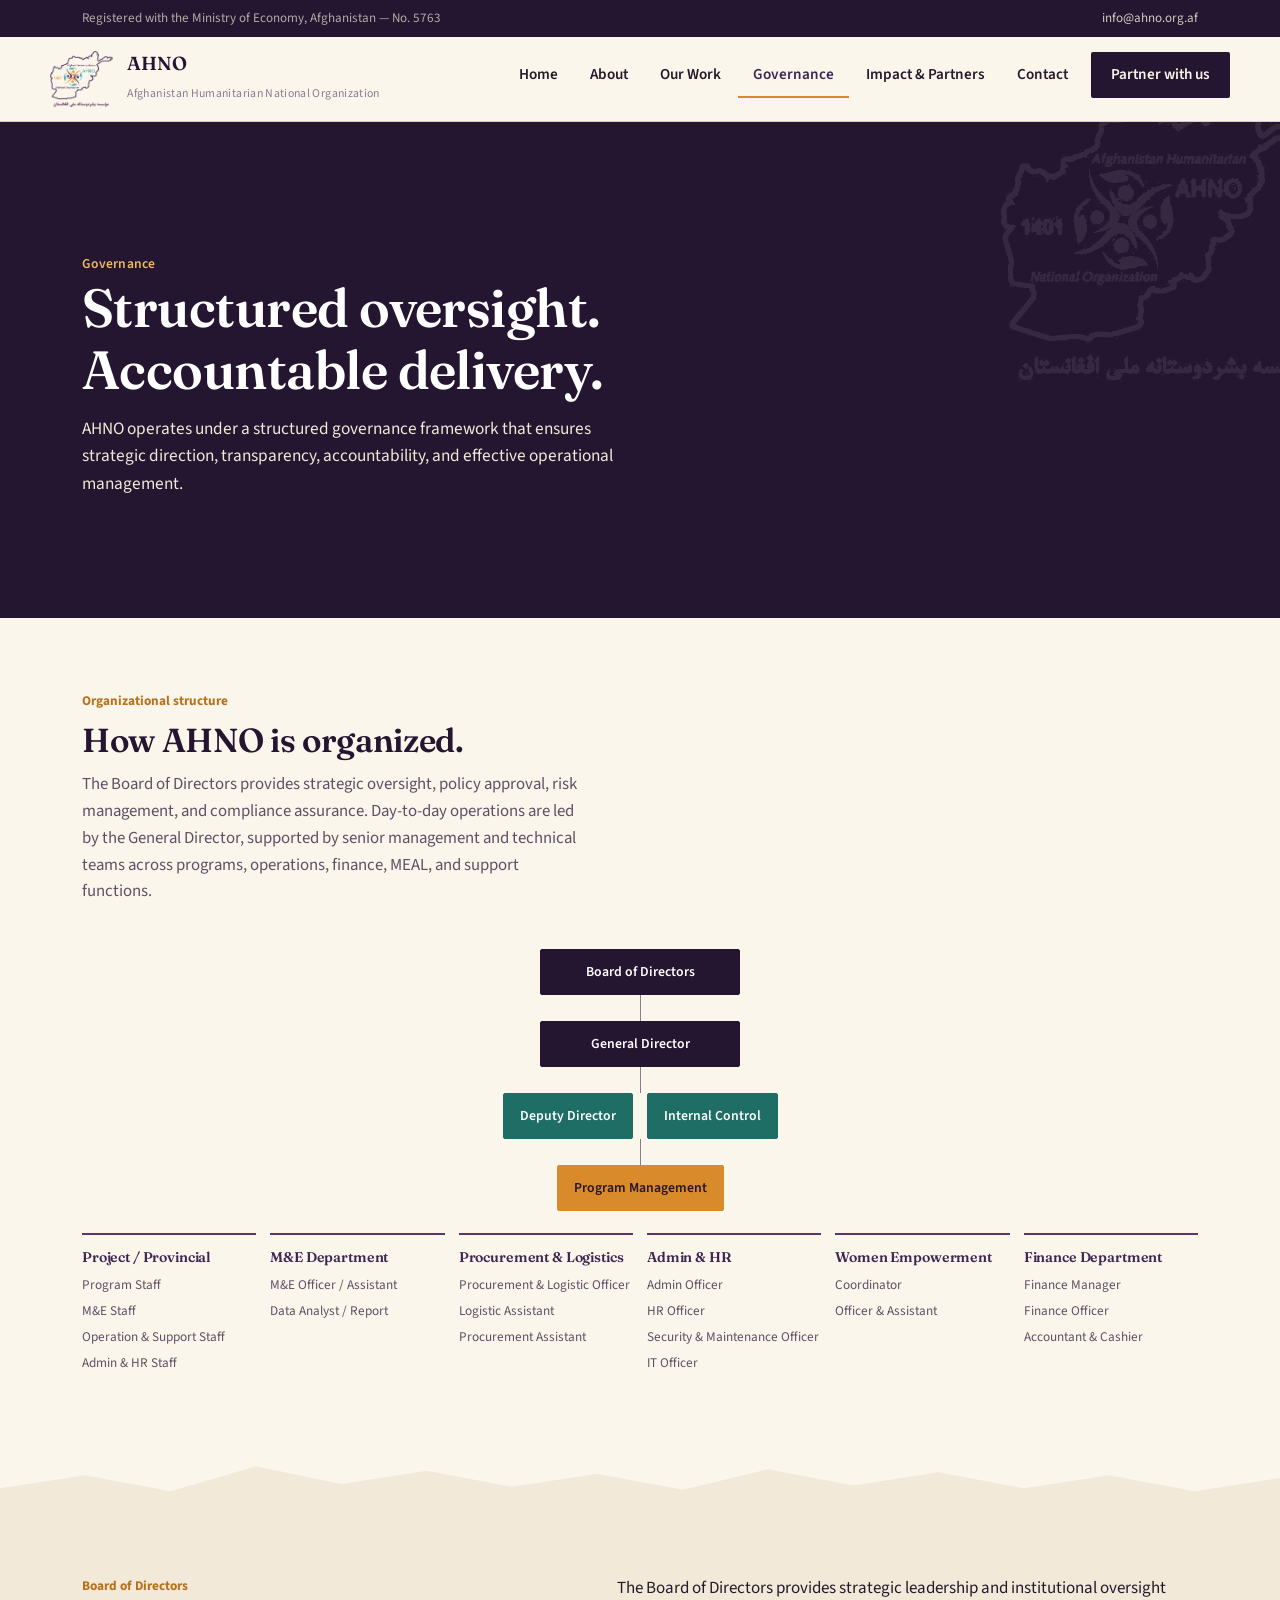
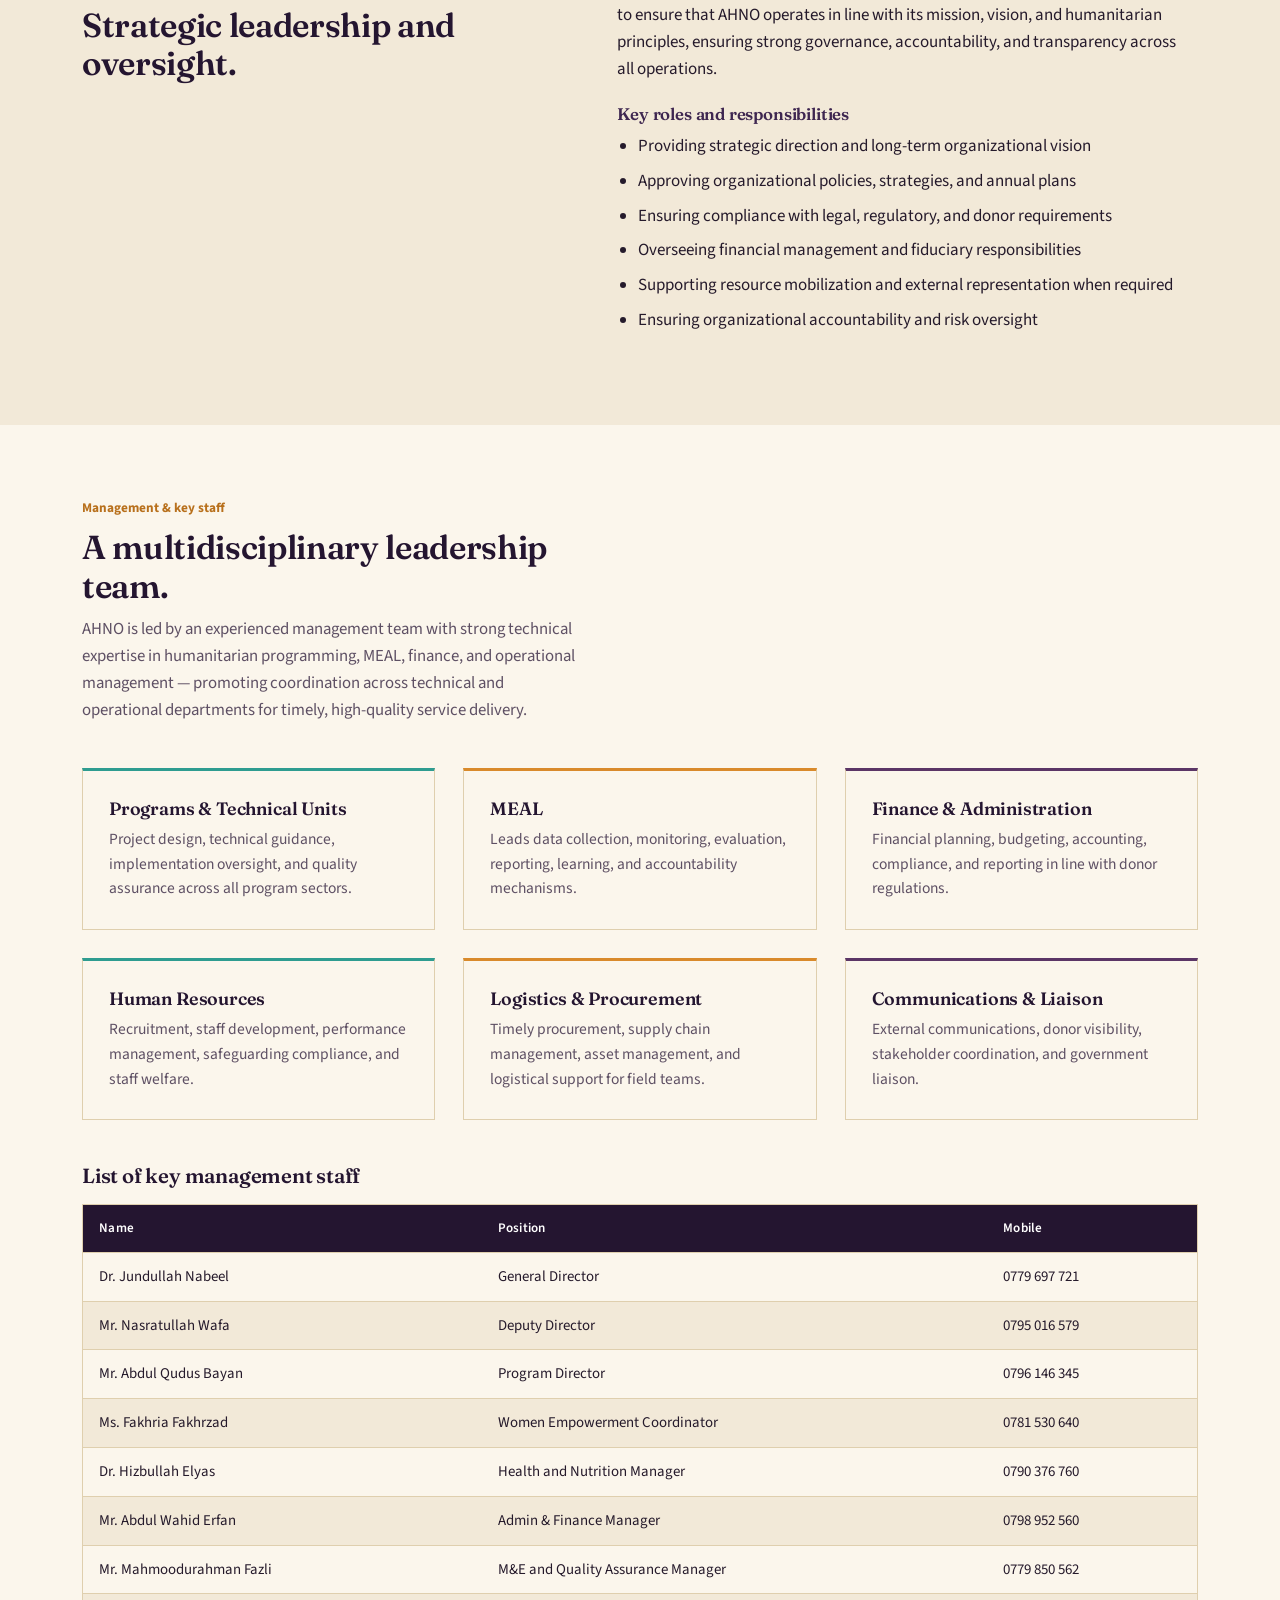
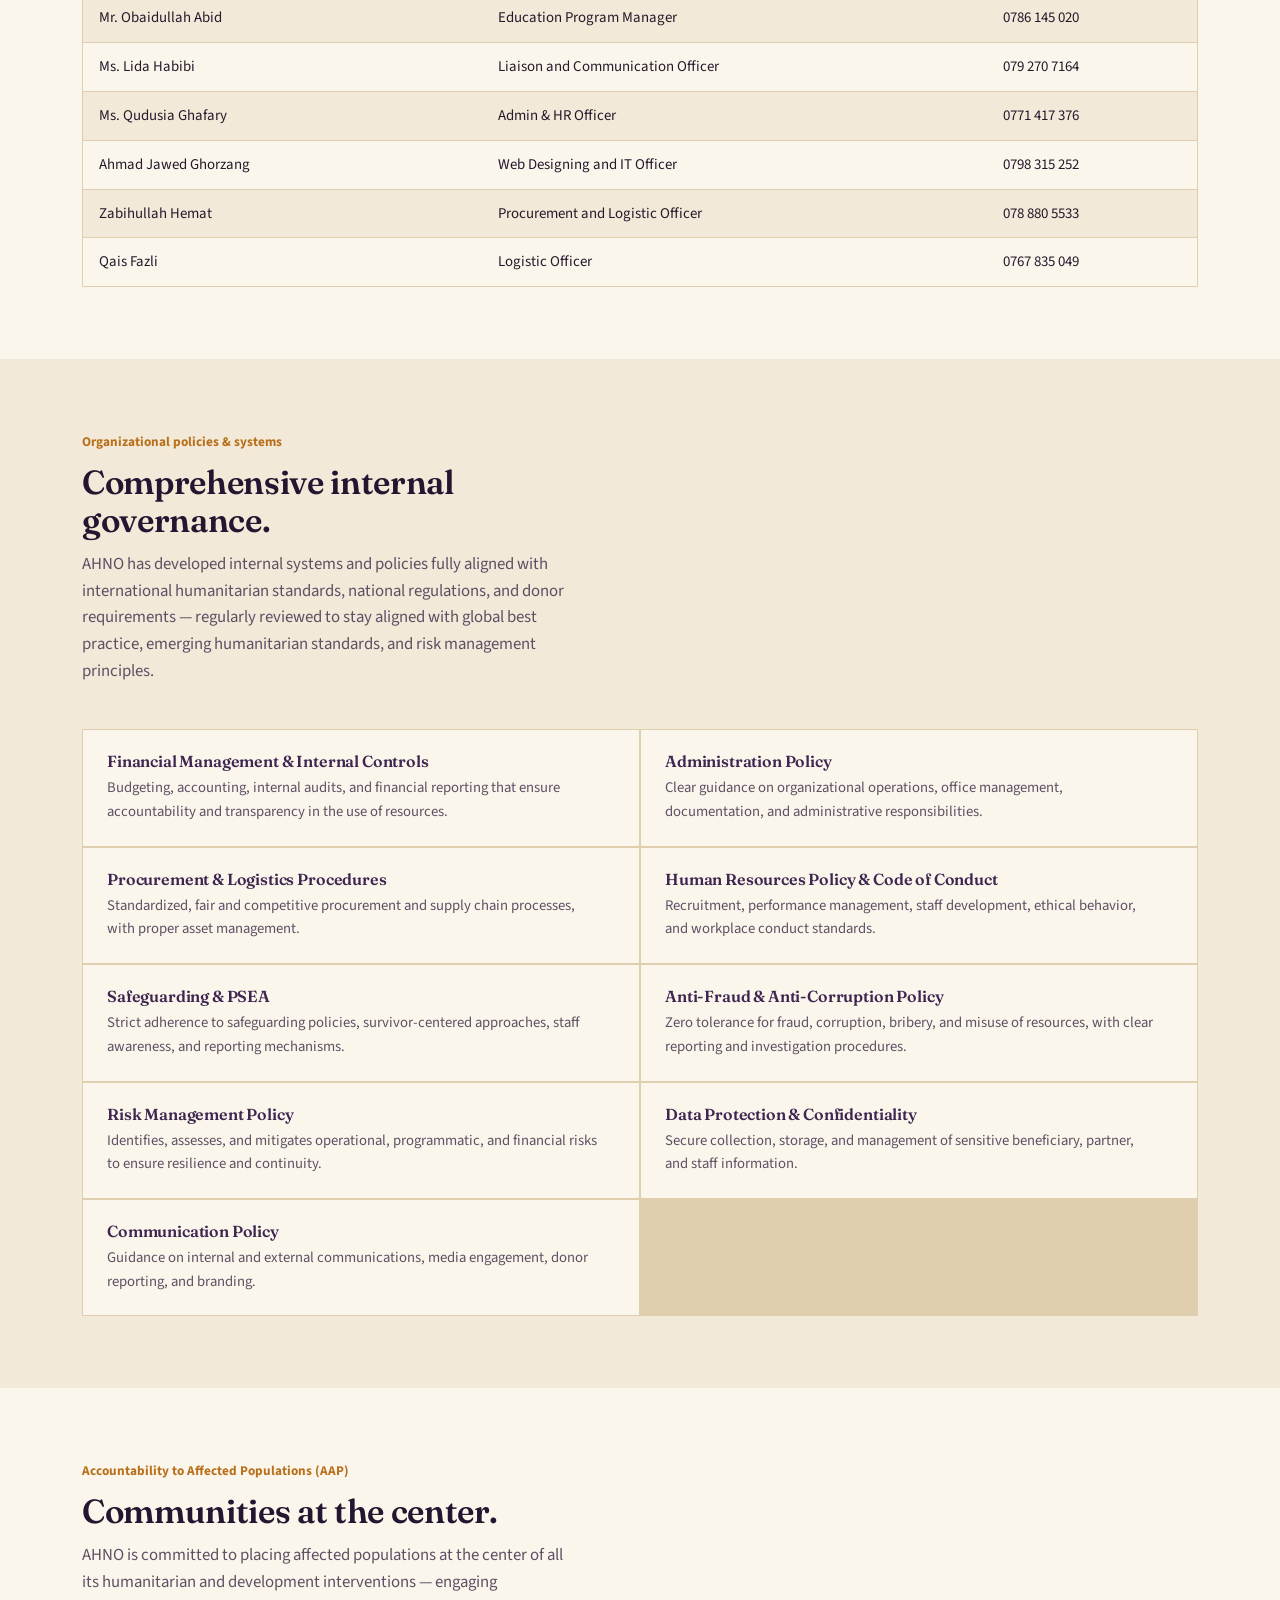
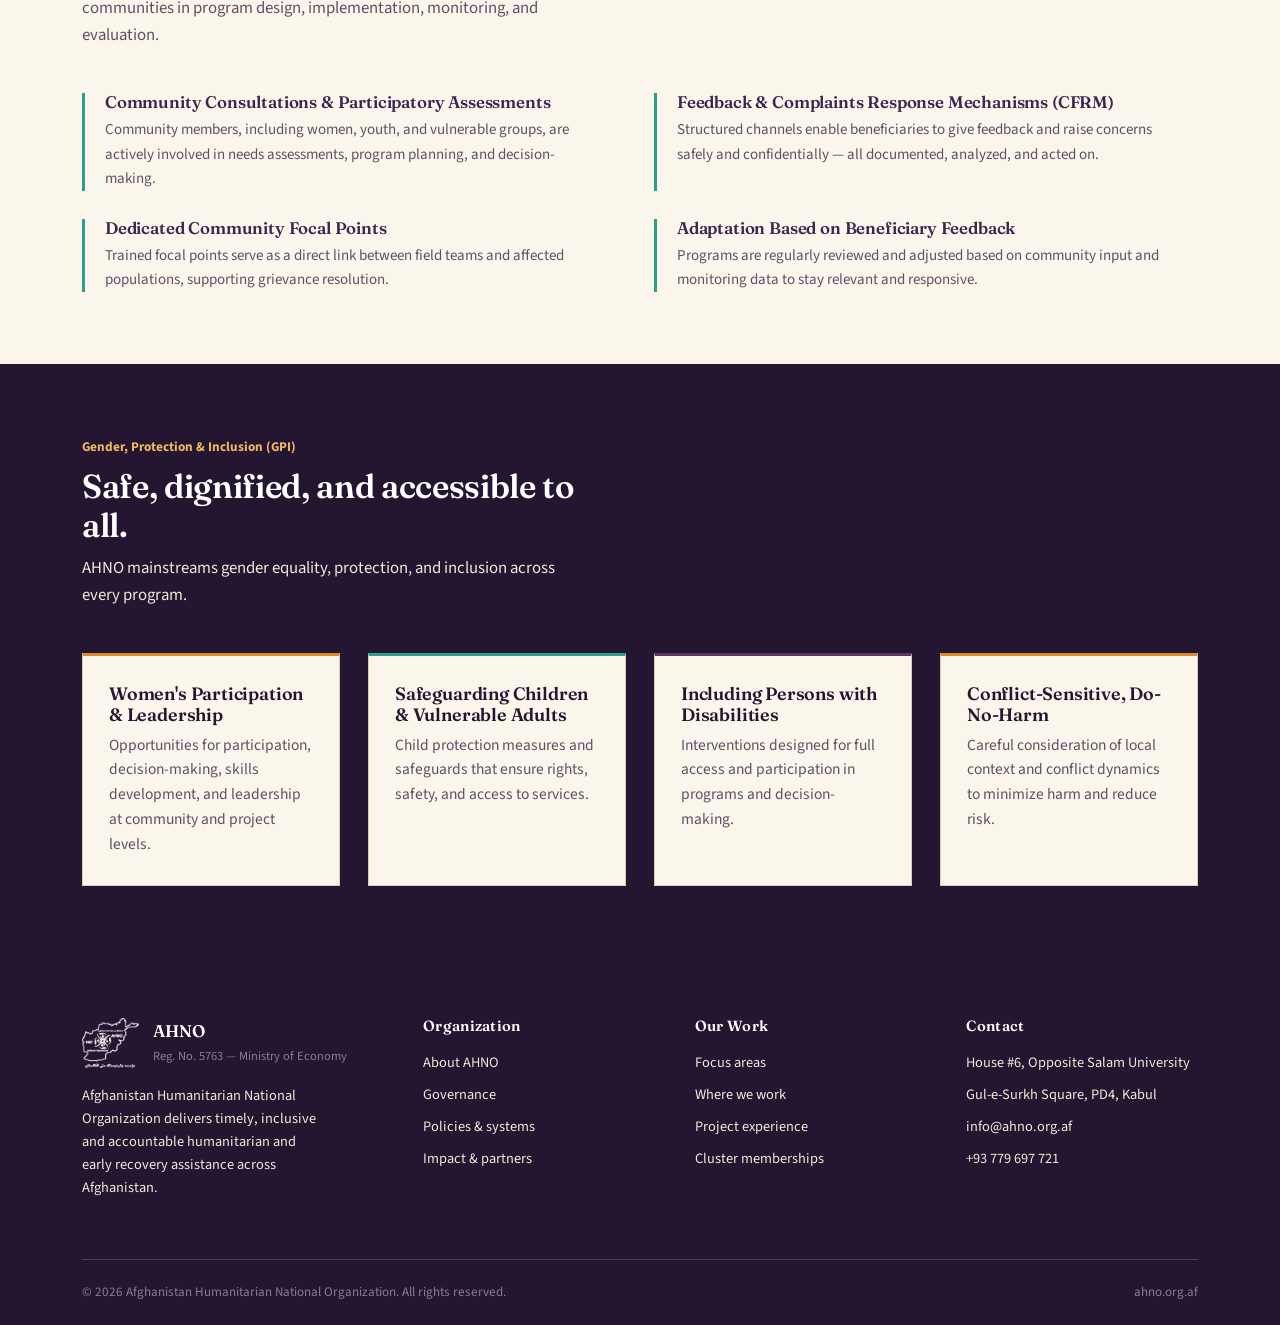
==== governance.html @ caac4ec1 "Add files via upload" ====
<!DOCTYPE html>
<html lang="en">
<head>
<meta charset="UTF-8">
<meta name="viewport" content="width=device-width, initial-scale=1.0">
<title>Governance &amp; Accountability — AHNO</title>
<meta name="description" content="AHNO's organizational structure, governance, board of directors, management team, policies, and accountability mechanisms.">
<link rel="icon" href="img/logo.png">
<link rel="stylesheet" href="css/style.css">
</head>
<body>

<div class="strip">
  <div class="wrap">
    <span class="strip-reg">Registered with the Ministry of Economy, Afghanistan — No. 5763</span>
    <a href="mailto:info@ahno.org.af">info@ahno.org.af</a>
  </div>
</div>

<header class="site">
  <div class="wrap nav-row">
    <a class="brand" href="index.html">
      <img src="img/logo.png" alt="AHNO emblem">
      <span class="brand-text">
        <span class="name">AHNO</span><br>
        <span class="tag">Afghanistan Humanitarian National Organization</span>
      </span>
    </a>
    <button class="nav-toggle" aria-label="Toggle navigation" aria-expanded="false">☰</button>
    <nav class="primary">
      <ul>
        <li><a href="index.html">Home</a></li>
        <li><a href="about.html">About</a></li>
        <li><a href="programs.html">Our Work</a></li>
        <li class="active"><a href="governance.html">Governance</a></li>
        <li><a href="impact.html">Impact &amp; Partners</a></li>
        <li><a href="contact.html">Contact</a></li>
        <li><a class="nav-cta" href="contact.html">Partner with us</a></li>
      </ul>
    </nav>
  </div>
</header>

<section class="page-head">
  <img class="page-head-emblem" src="img/logo.png" alt="">
  <div class="wrap">
    <span class="kicker">Governance</span>
    <h1>Structured oversight. Accountable delivery.</h1>
    <p>AHNO operates under a structured governance framework that ensures strategic direction, transparency, accountability, and effective operational management.</p>
  </div>
</section>

<section>
  <div class="wrap">
    <div class="section-head">
      <span class="kicker">Organizational structure</span>
      <h2>How AHNO is organized.</h2>
      <p>The Board of Directors provides strategic oversight, policy approval, risk management, and compliance assurance. Day-to-day operations are led by the General Director, supported by senior management and technical teams across programs, operations, finance, MEAL, and support functions.</p>
    </div>

    <div style="overflow-x:auto; padding-bottom:8px;">
      <div style="min-width:760px;">
        <div class="org-tier"><div class="org-box top">Board of Directors</div></div>
        <div class="org-connector"></div>
        <div class="org-tier"><div class="org-box top">General Director</div></div>
        <div class="org-connector"></div>
        <div class="org-tier">
          <div class="org-box second">Deputy Director</div>
          <div class="org-box second">Internal Control</div>
        </div>
        <div class="org-connector"></div>
        <div class="org-tier"><div class="org-box third">Program Management</div></div>

        <div class="org-branches">
          <div class="org-branch">
            <h4>Project / Provincial</h4>
            <ul>
              <li>Program Staff</li>
              <li>M&amp;E Staff</li>
              <li>Operation &amp; Support Staff</li>
              <li>Admin &amp; HR Staff</li>
            </ul>
          </div>
          <div class="org-branch">
            <h4>M&amp;E Department</h4>
            <ul>
              <li>M&amp;E Officer / Assistant</li>
              <li>Data Analyst / Report</li>
            </ul>
          </div>
          <div class="org-branch">
            <h4>Procurement &amp; Logistics</h4>
            <ul>
              <li>Procurement &amp; Logistic Officer</li>
              <li>Logistic Assistant</li>
              <li>Procurement Assistant</li>
            </ul>
          </div>
          <div class="org-branch">
            <h4>Admin &amp; HR</h4>
            <ul>
              <li>Admin Officer</li>
              <li>HR Officer</li>
              <li>Security &amp; Maintenance Officer</li>
              <li>IT Officer</li>
            </ul>
          </div>
          <div class="org-branch">
            <h4>Women Empowerment</h4>
            <ul>
              <li>Coordinator</li>
              <li>Officer &amp; Assistant</li>
            </ul>
          </div>
          <div class="org-branch">
            <h4>Finance Department</h4>
            <ul>
              <li>Finance Manager</li>
              <li>Finance Officer</li>
              <li>Accountant &amp; Cashier</li>
            </ul>
          </div>
        </div>
      </div>
    </div>
  </div>
</section>

<svg class="ridge alt" viewBox="0 0 1200 60" preserveAspectRatio="none"><path d="M0,40 L80,22 L160,44 L240,10 L320,34 L400,16 L480,38 L560,20 L640,42 L720,14 L800,36 L880,18 L960,40 L1040,22 L1120,44 L1200,26 L1200,60 L0,60 Z"></path></svg>

<section class="alt">
  <div class="wrap two-col">
    <div>
      <span class="kicker eyebrow-inline" style="display:block; margin-bottom:10px;">Board of Directors</span>
      <h2>Strategic leadership and oversight.</h2>
    </div>
    <div>
      <p>The Board of Directors provides strategic leadership and institutional oversight to ensure that AHNO operates in line with its mission, vision, and humanitarian principles, ensuring strong governance, accountability, and transparency across all operations.</p>
      <h4 style="margin-top:22px;">Key roles and responsibilities</h4>
      <ul>
        <li>Providing strategic direction and long-term organizational vision</li>
        <li>Approving organizational policies, strategies, and annual plans</li>
        <li>Ensuring compliance with legal, regulatory, and donor requirements</li>
        <li>Overseeing financial management and fiduciary responsibilities</li>
        <li>Supporting resource mobilization and external representation when required</li>
        <li>Ensuring organizational accountability and risk oversight</li>
      </ul>
    </div>
  </div>
</section>

<section>
  <div class="wrap">
    <div class="section-head">
      <span class="kicker">Management &amp; key staff</span>
      <h2>A multidisciplinary leadership team.</h2>
      <p>AHNO is led by an experienced management team with strong technical expertise in humanitarian programming, MEAL, finance, and operational management — promoting coordination across technical and operational departments for timely, high-quality service delivery.</p>
    </div>

    <div class="grid cols-3" style="margin-bottom:44px;">
      <div class="value-card">
        <h3>Programs &amp; Technical Units</h3>
        <p>Project design, technical guidance, implementation oversight, and quality assurance across all program sectors.</p>
      </div>
      <div class="value-card">
        <h3>MEAL</h3>
        <p>Leads data collection, monitoring, evaluation, reporting, learning, and accountability mechanisms.</p>
      </div>
      <div class="value-card">
        <h3>Finance &amp; Administration</h3>
        <p>Financial planning, budgeting, accounting, compliance, and reporting in line with donor regulations.</p>
      </div>
      <div class="value-card">
        <h3>Human Resources</h3>
        <p>Recruitment, staff development, performance management, safeguarding compliance, and staff welfare.</p>
      </div>
      <div class="value-card">
        <h3>Logistics &amp; Procurement</h3>
        <p>Timely procurement, supply chain management, asset management, and logistical support for field teams.</p>
      </div>
      <div class="value-card">
        <h3>Communications &amp; Liaison</h3>
        <p>External communications, donor visibility, stakeholder coordination, and government liaison.</p>
      </div>
    </div>

    <h3 style="margin-bottom:16px;">List of key management staff</h3>
    <div class="table-wrap">
      <table>
        <thead>
          <tr><th>Name</th><th>Position</th><th>Mobile</th></tr>
        </thead>
        <tbody>
          <tr><td>Dr. Jundullah Nabeel</td><td>General Director</td><td>0779 697 721</td></tr>
          <tr><td>Mr. Nasratullah Wafa</td><td>Deputy Director</td><td>0795 016 579</td></tr>
          <tr><td>Mr. Abdul Qudus Bayan</td><td>Program Director</td><td>0796 146 345</td></tr>
          <tr><td>Ms. Fakhria Fakhrzad</td><td>Women Empowerment Coordinator</td><td>0781 530 640</td></tr>
          <tr><td>Dr. Hizbullah Elyas</td><td>Health and Nutrition Manager</td><td>0790 376 760</td></tr>
          <tr><td>Mr. Abdul Wahid Erfan</td><td>Admin &amp; Finance Manager</td><td>0798 952 560</td></tr>
          <tr><td>Mr. Mahmoodurahman Fazli</td><td>M&amp;E and Quality Assurance Manager</td><td>0779 850 562</td></tr>
          <tr><td>Mr. Obaidullah Abid</td><td>Education Program Manager</td><td>0786 145 020</td></tr>
          <tr><td>Ms. Lida Habibi</td><td>Liaison and Communication Officer</td><td>079 270 7164</td></tr>
          <tr><td>Ms. Qudusia Ghafary</td><td>Admin &amp; HR Officer</td><td>0771 417 376</td></tr>
          <tr><td>Ahmad Jawed Ghorzang</td><td>Web Designing and IT Officer</td><td>0798 315 252</td></tr>
          <tr><td>Zabihullah Hemat</td><td>Procurement and Logistic Officer</td><td>078 880 5533</td></tr>
          <tr><td>Qais Fazli</td><td>Logistic Officer</td><td>0767 835 049</td></tr>
        </tbody>
      </table>
    </div>
  </div>
</section>

<section class="alt" id="policies">
  <div class="wrap">
    <div class="section-head">
      <span class="kicker">Organizational policies &amp; systems</span>
      <h2>Comprehensive internal governance.</h2>
      <p>AHNO has developed internal systems and policies fully aligned with international humanitarian standards, national regulations, and donor requirements — regularly reviewed to stay aligned with global best practice, emerging humanitarian standards, and risk management principles.</p>
    </div>
    <div class="policy-list">
      <div class="policy-item">
        <h4>Financial Management &amp; Internal Controls</h4>
        <p>Budgeting, accounting, internal audits, and financial reporting that ensure accountability and transparency in the use of resources.</p>
      </div>
      <div class="policy-item">
        <h4>Administration Policy</h4>
        <p>Clear guidance on organizational operations, office management, documentation, and administrative responsibilities.</p>
      </div>
      <div class="policy-item">
        <h4>Procurement &amp; Logistics Procedures</h4>
        <p>Standardized, fair and competitive procurement and supply chain processes, with proper asset management.</p>
      </div>
      <div class="policy-item">
        <h4>Human Resources Policy &amp; Code of Conduct</h4>
        <p>Recruitment, performance management, staff development, ethical behavior, and workplace conduct standards.</p>
      </div>
      <div class="policy-item">
        <h4>Safeguarding &amp; PSEA</h4>
        <p>Strict adherence to safeguarding policies, survivor-centered approaches, staff awareness, and reporting mechanisms.</p>
      </div>
      <div class="policy-item">
        <h4>Anti-Fraud &amp; Anti-Corruption Policy</h4>
        <p>Zero tolerance for fraud, corruption, bribery, and misuse of resources, with clear reporting and investigation procedures.</p>
      </div>
      <div class="policy-item">
        <h4>Risk Management Policy</h4>
        <p>Identifies, assesses, and mitigates operational, programmatic, and financial risks to ensure resilience and continuity.</p>
      </div>
      <div class="policy-item">
        <h4>Data Protection &amp; Confidentiality</h4>
        <p>Secure collection, storage, and management of sensitive beneficiary, partner, and staff information.</p>
      </div>
      <div class="policy-item">
        <h4>Communication Policy</h4>
        <p>Guidance on internal and external communications, media engagement, donor reporting, and branding.</p>
      </div>
    </div>
  </div>
</section>

<section>
  <div class="wrap">
    <div class="section-head">
      <span class="kicker">Accountability to Affected Populations (AAP)</span>
      <h2>Communities at the center.</h2>
      <p>AHNO is committed to placing affected populations at the center of all its humanitarian and development interventions — engaging communities in program design, implementation, monitoring, and evaluation.</p>
    </div>
    <div class="grid cols-2">
      <div class="mech">
        <h4>Community Consultations &amp; Participatory Assessments</h4>
        <p>Community members, including women, youth, and vulnerable groups, are actively involved in needs assessments, program planning, and decision-making.</p>
      </div>
      <div class="mech">
        <h4>Feedback &amp; Complaints Response Mechanisms (CFRM)</h4>
        <p>Structured channels enable beneficiaries to give feedback and raise concerns safely and confidentially — all documented, analyzed, and acted on.</p>
      </div>
      <div class="mech">
        <h4>Dedicated Community Focal Points</h4>
        <p>Trained focal points serve as a direct link between field teams and affected populations, supporting grievance resolution.</p>
      </div>
      <div class="mech">
        <h4>Adaptation Based on Beneficiary Feedback</h4>
        <p>Programs are regularly reviewed and adjusted based on community input and monitoring data to stay relevant and responsive.</p>
      </div>
    </div>
  </div>
</section>

<section class="dark">
  <div class="wrap">
    <div class="section-head">
      <span class="kicker">Gender, Protection &amp; Inclusion (GPI)</span>
      <h2>Safe, dignified, and accessible to all.</h2>
      <p>AHNO mainstreams gender equality, protection, and inclusion across every program.</p>
    </div>
    <div class="grid cols-4">
      <div class="value-card" style="border-top-color:var(--amber-500);">
        <h3>Women's Participation &amp; Leadership</h3>
        <p>Opportunities for participation, decision-making, skills development, and leadership at community and project levels.</p>
      </div>
      <div class="value-card" style="border-top-color:var(--teal-500);">
        <h3>Safeguarding Children &amp; Vulnerable Adults</h3>
        <p>Child protection measures and safeguards that ensure rights, safety, and access to services.</p>
      </div>
      <div class="value-card" style="border-top-color:var(--plum-600);">
        <h3>Including Persons with Disabilities</h3>
        <p>Interventions designed for full access and participation in programs and decision-making.</p>
      </div>
      <div class="value-card" style="border-top-color:var(--amber-500);">
        <h3>Conflict-Sensitive, Do-No-Harm</h3>
        <p>Careful consideration of local context and conflict dynamics to minimize harm and reduce risk.</p>
      </div>
    </div>
  </div>
</section>

<footer class="site">
  <div class="wrap">
    <div class="footer-grid">
      <div>
        <div class="footer-brand">
          <img src="img/logo.png" alt="AHNO emblem">
          <div>
            <div class="name">AHNO</div>
            <div class="reg">Reg. No. 5763 — Ministry of Economy</div>
          </div>
        </div>
        <p class="footer-desc">Afghanistan Humanitarian National Organization delivers timely, inclusive and accountable humanitarian and early recovery assistance across Afghanistan.</p>
      </div>
      <div>
        <h4>Organization</h4>
        <ul>
          <li><a href="about.html">About AHNO</a></li>
          <li><a href="governance.html">Governance</a></li>
          <li><a href="governance.html#policies">Policies &amp; systems</a></li>
          <li><a href="impact.html">Impact &amp; partners</a></li>
        </ul>
      </div>
      <div>
        <h4>Our Work</h4>
        <ul>
          <li><a href="programs.html">Focus areas</a></li>
          <li><a href="programs.html#presence">Where we work</a></li>
          <li><a href="impact.html#projects">Project experience</a></li>
          <li><a href="impact.html#clusters">Cluster memberships</a></li>
        </ul>
      </div>
      <div>
        <h4>Contact</h4>
        <ul>
          <li>House #6, Opposite Salam University</li>
          <li>Gul-e-Surkh Square, PD4, Kabul</li>
          <li><a href="mailto:info@ahno.org.af">info@ahno.org.af</a></li>
          <li><a href="tel:+93779697721">+93 779 697 721</a></li>
        </ul>
      </div>
    </div>
    <div class="footer-bottom">
      <span>© 2026 Afghanistan Humanitarian National Organization. All rights reserved.</span>
      <span>ahno.org.af</span>
    </div>
  </div>
</footer>

<script src="js/main.js"></script>
</body>
</html>
---- css/style.css ----
/* =========================================================
   AHNO — Afghanistan Humanitarian National Organization
   Design system
   ========================================================= */

@import url('https://fonts.googleapis.com/css2?family=Fraunces:opsz,wght@9..144,400;9..144,500;9..144,600;9..144,700&family=Source+Sans+3:wght@400;500;600;700&display=swap');

:root{
  /* --- palette, drawn from the AHNO emblem --- */
  --plum-950:#241530;
  --plum-900:#2E1B3B;
  --plum-800:#3E2650;
  --plum-600:#5B3566;
  --plum-400:#8A6796;

  --amber-600:#B8701C;
  --amber-500:#D98A2B;
  --amber-300:#F0B863;

  --teal-600:#1E6E66;
  --teal-500:#2E9C90;
  --teal-300:#7FC4BB;

  --paper:#FBF6EC;
  --paper-alt:#F2E9D8;
  --paper-deep:#E9DCC3;

  --ink:#251A2B;
  --ink-muted:#5E5064;
  --ink-soft:#8A7C8F;

  --line:#DFCFAE;
  --line-dark:rgba(251,246,236,0.18);

  --radius-s:2px;
  --radius-m:4px;

  --wrap:1180px;
}

*,*::before,*::after{box-sizing:border-box;}
html{scroll-behavior:smooth;}
body{
  margin:0;
  background:var(--paper);
  color:var(--ink);
  font-family:'Source Sans 3', -apple-system, BlinkMacSystemFont, sans-serif;
  font-size:17px;
  line-height:1.6;
  -webkit-font-smoothing:antialiased;
}

h1,h2,h3,h4{
  font-family:'Fraunces', Georgia, serif;
  font-weight:600;
  color:var(--plum-950);
  margin:0 0 .5em;
  line-height:1.15;
  letter-spacing:-0.01em;
}
h1{font-size:clamp(2.4rem,4.2vw,3.6rem); font-weight:600;}
h2{font-size:clamp(1.7rem,2.6vw,2.35rem);}
h3{font-size:1.28rem; font-weight:600;}
h4{font-size:1.05rem; font-weight:600; color:var(--plum-800);}

p{margin:0 0 1.1em; max-width:70ch;}
a{color:var(--teal-600); text-decoration:none;}
a:hover{color:var(--amber-600);}
ul,ol{margin:0 0 1.1em; padding-left:1.25em;}
li{margin-bottom:.45em;}
img{max-width:100%; display:block;}

:focus-visible{outline:2px solid var(--amber-500); outline-offset:3px;}

.wrap{max-width:var(--wrap); margin:0 auto; padding:0 32px;}

@media (max-width:720px){
  .wrap{padding:0 20px;}
  body{font-size:16px;}
}

/* ---------- top utility strip ---------- */
.strip{
  background:var(--plum-950);
  color:var(--paper-alt);
  font-size:.82rem;
}
.strip .wrap{
  display:flex; justify-content:space-between; align-items:center;
  padding-top:8px; padding-bottom:8px;
  flex-wrap:wrap; gap:6px 20px;
}
.strip a{color:var(--paper-alt); opacity:.85;}
.strip a:hover{opacity:1; color:var(--amber-300);}
.strip .strip-reg{opacity:.7;}

/* ---------- header / nav ---------- */
header.site{
  background:var(--paper);
  border-bottom:1px solid var(--line);
  position:sticky; top:0; z-index:40;
}
.nav-row{
  display:flex; align-items:center; justify-content:space-between;
  padding:14px 0;
  gap:24px;
}
.brand{display:flex; align-items:center; gap:14px; color:var(--ink); }
.brand img{height:56px; width:auto;}
.brand-text .name{
  font-family:'Fraunces',serif; font-weight:600; font-size:1.18rem;
  color:var(--plum-950); line-height:1.1;
}
.brand-text .tag{font-size:.74rem; letter-spacing:.03em; color:var(--ink-soft);}

nav.primary ul{
  list-style:none; margin:0; padding:0; display:flex; gap:2px; align-items:center;
}
nav.primary a{
  display:block; padding:10px 15px; color:var(--ink); font-weight:600; font-size:.95rem;
  border-bottom:2px solid transparent;
}
nav.primary a:hover{color:var(--amber-600);}
nav.primary li.active a{color:var(--plum-800); border-bottom-color:var(--amber-500);}
.nav-cta{
  background:var(--plum-950); color:var(--paper)!important; padding:10px 20px!important;
  border-radius:var(--radius-s); margin-left:6px;
}
.nav-cta:hover{background:var(--amber-600); color:var(--paper)!important;}

.nav-toggle{display:none;}

@media (max-width:940px){
  nav.primary ul{
    position:absolute; left:0; right:0; top:100%;
    background:var(--paper); flex-direction:column; align-items:stretch;
    border-bottom:1px solid var(--line);
    display:none;
  }
  nav.primary.open ul{display:flex;}
  nav.primary a{padding:14px 32px; border-bottom:1px solid var(--line);}
  .nav-cta{margin:10px 32px; text-align:center;}
  .nav-toggle{
    display:block; background:none; border:1px solid var(--line); border-radius:var(--radius-s);
    padding:8px 12px; font-size:1.1rem; color:var(--plum-950); cursor:pointer;
  }
}

/* ---------- hero ---------- */
.hero{
  background:var(--plum-950);
  color:var(--paper);
  position:relative;
  overflow:hidden;
}
.hero .wrap{
  position:relative; z-index:2;
  display:grid; grid-template-columns:1.15fr .85fr; gap:56px;
  align-items:center;
  padding-top:76px; padding-bottom:64px;
}
.hero-emblem{
  position:absolute; right:-90px; top:50%; transform:translateY(-50%);
  width:620px; opacity:.1; filter:brightness(0) invert(1);
  pointer-events:none;
}
.hero .eyebrow-line{
  display:flex; align-items:center; gap:10px; margin-bottom:18px;
  color:var(--amber-300); font-weight:600; font-size:.85rem;
}
.hero .eyebrow-line::before{content:""; width:28px; height:2px; background:var(--amber-300); display:block;}
.hero h1{color:#fff; max-width:14ch;}
.hero p.lede{color:var(--paper-alt); font-size:1.15rem; max-width:46ch;}
.hero-actions{display:flex; gap:14px; margin-top:26px; flex-wrap:wrap;}

.btn{
  display:inline-block; padding:13px 26px; font-weight:600; font-size:.96rem;
  border-radius:var(--radius-s); border:1px solid transparent; cursor:pointer;
}
.btn-primary{background:var(--amber-500); color:var(--plum-950);}
.btn-primary:hover{background:var(--amber-300); color:var(--plum-950);}
.btn-ghost{border-color:var(--line-dark); color:#fff;}
.btn-ghost:hover{border-color:var(--amber-300); color:var(--amber-300);}
.btn-dark{background:var(--plum-950); color:var(--paper);}
.btn-dark:hover{background:var(--amber-600); color:#fff;}

.hero-stats{
  display:grid; grid-template-columns:1fr 1fr; gap:1px;
  background:var(--line-dark);
  border:1px solid var(--line-dark);
}
.hero-stats div{background:var(--plum-900); padding:22px 20px;}
.hero-stats .num{
  font-family:'Fraunces',serif; font-size:2.1rem; color:var(--amber-300); font-weight:600; line-height:1;
}
.hero-stats .label{font-size:.83rem; color:var(--paper-alt); margin-top:8px; line-height:1.35;}

@media (max-width:900px){
  .hero .wrap{grid-template-columns:1fr; padding-top:48px;}
  .hero-emblem{display:none;}
}

/* ---------- page header (non-home) ---------- */
.page-head{
  background:var(--plum-950); color:var(--paper); position:relative; overflow:hidden;
}
.page-head .wrap{padding:56px 32px 48px; position:relative; z-index:2;}
.page-head .kicker{color:var(--amber-300); font-weight:600; font-size:.85rem; letter-spacing:.02em; margin-bottom:10px;}
.page-head h1{color:#fff; max-width:20ch; margin-bottom:14px;}
.page-head p{color:var(--paper-alt); max-width:60ch; font-size:1.08rem; margin-bottom:0;}
.page-head-emblem{
  position:absolute; right:-60px; top:-40px; width:340px; opacity:.08;
  filter:brightness(0) invert(1);
}

/* ---------- sections ---------- */
section{padding:72px 0;}
section.alt{background:var(--paper-alt);}
section.dark{background:var(--plum-950); color:var(--paper);}
section.dark h2, section.dark h3, section.dark h4{color:#fff;}
section.dark p{color:var(--paper-alt);}
section.dark .value-card{background:var(--paper);}
section.dark .value-card h3{color:var(--plum-950);}
section.dark .value-card p{color:var(--ink-muted);}
section.tight{padding:48px 0;}

.section-head{max-width:62ch; margin-bottom:44px;}
.section-head .kicker{
  color:var(--amber-600); font-weight:700; font-size:.83rem; margin-bottom:10px; display:block;
}
section.dark .section-head .kicker{color:var(--amber-300);}
.section-head h2{margin-bottom:.35em;}
.section-head p{color:var(--ink-muted); font-size:1.05rem;}

hr.rule{border:none; border-top:1px solid var(--line); margin:56px 0;}

/* ---------- intro / two column ---------- */
.two-col{display:grid; grid-template-columns:.9fr 1.1fr; gap:60px; align-items:start;}
@media (max-width:860px){.two-col{grid-template-columns:1fr;}}

.lead-quote{
  font-family:'Fraunces',serif; font-size:1.5rem; font-weight:500; color:var(--plum-800);
  line-height:1.4; border-left:3px solid var(--amber-500); padding-left:24px; margin:0;
}

/* ---------- cards ---------- */
.grid{display:grid; gap:28px;}
.grid.cols-3{grid-template-columns:repeat(3,1fr);}
.grid.cols-2{grid-template-columns:repeat(2,1fr);}
.grid.cols-4{grid-template-columns:repeat(4,1fr);}
@media (max-width:900px){
  .grid.cols-3, .grid.cols-4{grid-template-columns:repeat(2,1fr);}
}
@media (max-width:600px){
  .grid.cols-3, .grid.cols-4, .grid.cols-2{grid-template-columns:1fr;}
}

.value-card{
  background:var(--paper); border:1px solid var(--line); padding:28px 26px;
  border-top:3px solid var(--teal-500);
}
.value-card:nth-child(3n+2){border-top-color:var(--amber-500);}
.value-card:nth-child(3n+3){border-top-color:var(--plum-600);}
.value-card h3{font-size:1.12rem; margin-bottom:.4em;}
.value-card p{margin-bottom:0; font-size:.97rem; color:var(--ink-muted);}

.focus-card{
  background:var(--paper); border:1px solid var(--line); padding:26px 24px;
  display:flex; flex-direction:column; gap:10px;
}
.focus-card h3{font-size:1.08rem;}
.focus-card p{font-size:.94rem; color:var(--ink-muted); margin-bottom:0;}
.focus-icon{
  width:38px; height:38px; border-radius:50%; display:flex; align-items:center; justify-content:center;
  background:var(--paper-alt); color:var(--teal-600); font-family:'Fraunces',serif; font-weight:600;
}

/* ---------- issue list (numbered, genuinely sequential) ---------- */
.issue{
  display:grid; grid-template-columns:64px 1fr; gap:22px; padding:30px 0; border-top:1px solid var(--line);
}
.issue:last-child{border-bottom:1px solid var(--line);}
.issue .num{
  font-family:'Fraunces',serif; font-size:2rem; color:var(--amber-500); font-weight:600; line-height:1;
}
.issue h3{margin-bottom:.4em;}
.issue p{color:var(--ink-muted); margin-bottom:.6em; font-size:.98rem;}
.issue p:last-child{margin-bottom:0;}

/* ---------- stat band ---------- */
.stat-band{
  display:grid; grid-template-columns:repeat(3,1fr); border:1px solid var(--line);
}
.stat-band div{padding:30px 26px; border-left:1px solid var(--line);}
.stat-band div:first-child{border-left:none;}
.stat-band .num{font-family:'Fraunces',serif; font-size:2.3rem; color:var(--plum-800); font-weight:600;}
.stat-band .label{font-size:.9rem; color:var(--ink-muted); margin-top:6px;}
@media (max-width:700px){
  .stat-band{grid-template-columns:1fr;}
  .stat-band div{border-left:none; border-top:1px solid var(--line);}
  .stat-band div:first-child{border-top:none;}
}

/* ---------- timeline / mountain divider ---------- */
.ridge{display:block; width:100%; height:44px;}
.ridge path{fill:var(--paper);}
.ridge.alt path{fill:var(--paper-alt);}
.ridge.dark-to-paper path{fill:var(--paper);}
.ridge.paper-to-dark path{fill:var(--plum-950);}

/* ---------- province chips ---------- */
.chip-row{display:flex; flex-wrap:wrap; gap:10px;}
.chip{
  border:1px solid var(--line); padding:8px 16px; font-size:.9rem; font-weight:600;
  color:var(--plum-800); background:var(--paper); border-radius:2px;
}
.chip.hq{background:var(--plum-950); color:#fff; border-color:var(--plum-950);}

/* ---------- org chart ---------- */
.org-tier{display:flex; justify-content:center; gap:14px; flex-wrap:wrap; margin-bottom:0; position:relative;}
.org-box{
  background:var(--paper); border:1px solid var(--plum-600); color:var(--plum-950);
  padding:11px 16px; font-size:.86rem; font-weight:600; text-align:center; border-radius:2px;
  min-width:120px;
}
.org-box.top{background:var(--plum-950); color:#fff; border-color:var(--plum-950); min-width:200px;}
.org-box.second{background:var(--teal-600); color:#fff; border-color:var(--teal-600);}
.org-box.third{background:var(--amber-500); color:var(--plum-950); border-color:var(--amber-500);}
.org-connector{width:1px; height:26px; background:var(--line-dark); margin:0 auto; background:var(--ink-soft);}
.org-branches{
  display:grid; grid-template-columns:repeat(6,1fr); gap:14px; margin-top:22px;
}
@media (max-width:980px){.org-branches{grid-template-columns:repeat(3,1fr);}}
@media (max-width:600px){.org-branches{grid-template-columns:repeat(2,1fr);}}
.org-branch{border-top:2px solid var(--plum-600); padding-top:14px;}
.org-branch h4{font-size:.88rem; margin-bottom:8px; color:var(--plum-800);}
.org-branch ul{list-style:none; padding:0; margin:0; font-size:.83rem; color:var(--ink-muted);}
.org-branch li{margin-bottom:5px; padding-left:0;}

/* ---------- team table ---------- */
.table-wrap{overflow-x:auto; border:1px solid var(--line);}
table{width:100%; border-collapse:collapse; font-size:.93rem; background:var(--paper);}
thead th{
  text-align:left; background:var(--plum-950); color:#fff; padding:13px 16px; font-weight:600;
  font-size:.82rem; letter-spacing:.02em;
}
tbody td{padding:12px 16px; border-top:1px solid var(--line);}
tbody tr:nth-child(even){background:var(--paper-alt);}
tbody tr:hover{background:#F0E3C9;}
td.num-cell{color:var(--ink-soft); width:40px;}

/* ---------- policy list ---------- */
.policy-list{display:grid; grid-template-columns:1fr 1fr; gap:2px; background:var(--line); border:1px solid var(--line);}
.policy-item{background:var(--paper); padding:22px 24px;}
.policy-item h4{margin-bottom:6px; font-size:1rem;}
.policy-item p{font-size:.92rem; color:var(--ink-muted); margin-bottom:0;}
@media (max-width:760px){.policy-list{grid-template-columns:1fr;}}

/* ---------- AAP / GPI mechanism grid ---------- */
.mech{border-left:3px solid var(--teal-500); padding-left:20px;}
.mech h4{margin-bottom:6px;}
.mech p{font-size:.94rem; color:var(--ink-muted); margin-bottom:0;}

/* ---------- partner / cluster badges ---------- */
.badge-grid{display:flex; flex-wrap:wrap; gap:12px;}
.badge{
  border:1px solid var(--line); background:var(--paper); padding:10px 18px; font-weight:600;
  font-size:.9rem; color:var(--plum-800);
}

/* ---------- value proposition strengths ---------- */
.strength{
  display:grid; grid-template-columns:auto 1fr; gap:18px; padding:22px 0; border-top:1px solid var(--line);
  align-items:start;
}
.strength:last-child{border-bottom:1px solid var(--line);}
.strength .mark{
  width:34px; height:34px; border-radius:50%; background:var(--amber-500); flex-shrink:0;
  display:flex; align-items:center; justify-content:center; color:var(--plum-950); font-weight:700;
  font-family:'Fraunces',serif;
}
.strength h4{margin-bottom:5px;}
.strength p{font-size:.95rem; color:var(--ink-muted); margin-bottom:0;}

/* ---------- CTA banner ---------- */
.cta-banner{
  background:var(--amber-500); color:var(--plum-950); padding:56px 0; text-align:left;
}
.cta-banner .wrap{display:flex; justify-content:space-between; align-items:center; gap:30px; flex-wrap:wrap;}
.cta-banner h2{color:var(--plum-950); margin-bottom:.25em;}
.cta-banner p{margin-bottom:0; color:var(--plum-800); max-width:50ch;}

/* ---------- footer ---------- */
footer.site{background:var(--plum-950); color:var(--paper-alt); padding-top:60px;}
.footer-grid{
  display:grid; grid-template-columns:1.3fr 1fr 1fr 1fr; gap:40px; padding-bottom:44px;
  border-bottom:1px solid var(--line-dark);
}
.footer-grid h4{color:#fff; font-size:.92rem; margin-bottom:16px; letter-spacing:.02em;}
.footer-grid ul{list-style:none; padding:0; margin:0; font-size:.9rem;}
.footer-grid li{margin-bottom:9px;}
.footer-grid a{color:var(--paper-alt);}
.footer-grid a:hover{color:var(--amber-300);}
.footer-brand{display:flex; gap:14px; align-items:flex-start; margin-bottom:16px;}
.footer-brand img{height:50px; filter:brightness(0) invert(1); opacity:.92;}
.footer-brand .name{font-family:'Fraunces',serif; color:#fff; font-weight:600; font-size:1.05rem;}
.footer-brand .reg{font-size:.78rem; color:var(--ink-soft); margin-top:2px;}
.footer-desc{font-size:.9rem; color:var(--paper-alt); max-width:34ch;}
.footer-bottom{
  display:flex; justify-content:space-between; padding:22px 0; font-size:.82rem; color:var(--ink-soft);
  flex-wrap:wrap; gap:10px;
}
@media (max-width:900px){
  .footer-grid{grid-template-columns:1fr 1fr; row-gap:32px;}
}
@media (max-width:560px){
  .footer-grid{grid-template-columns:1fr;}
}

/* ---------- misc ---------- */
.eyebrow-inline{color:var(--amber-600); font-weight:700; font-size:.83rem;}
.center{text-align:center;}
.mt-0{margin-top:0;}
.small{font-size:.9rem; color:var(--ink-muted);}
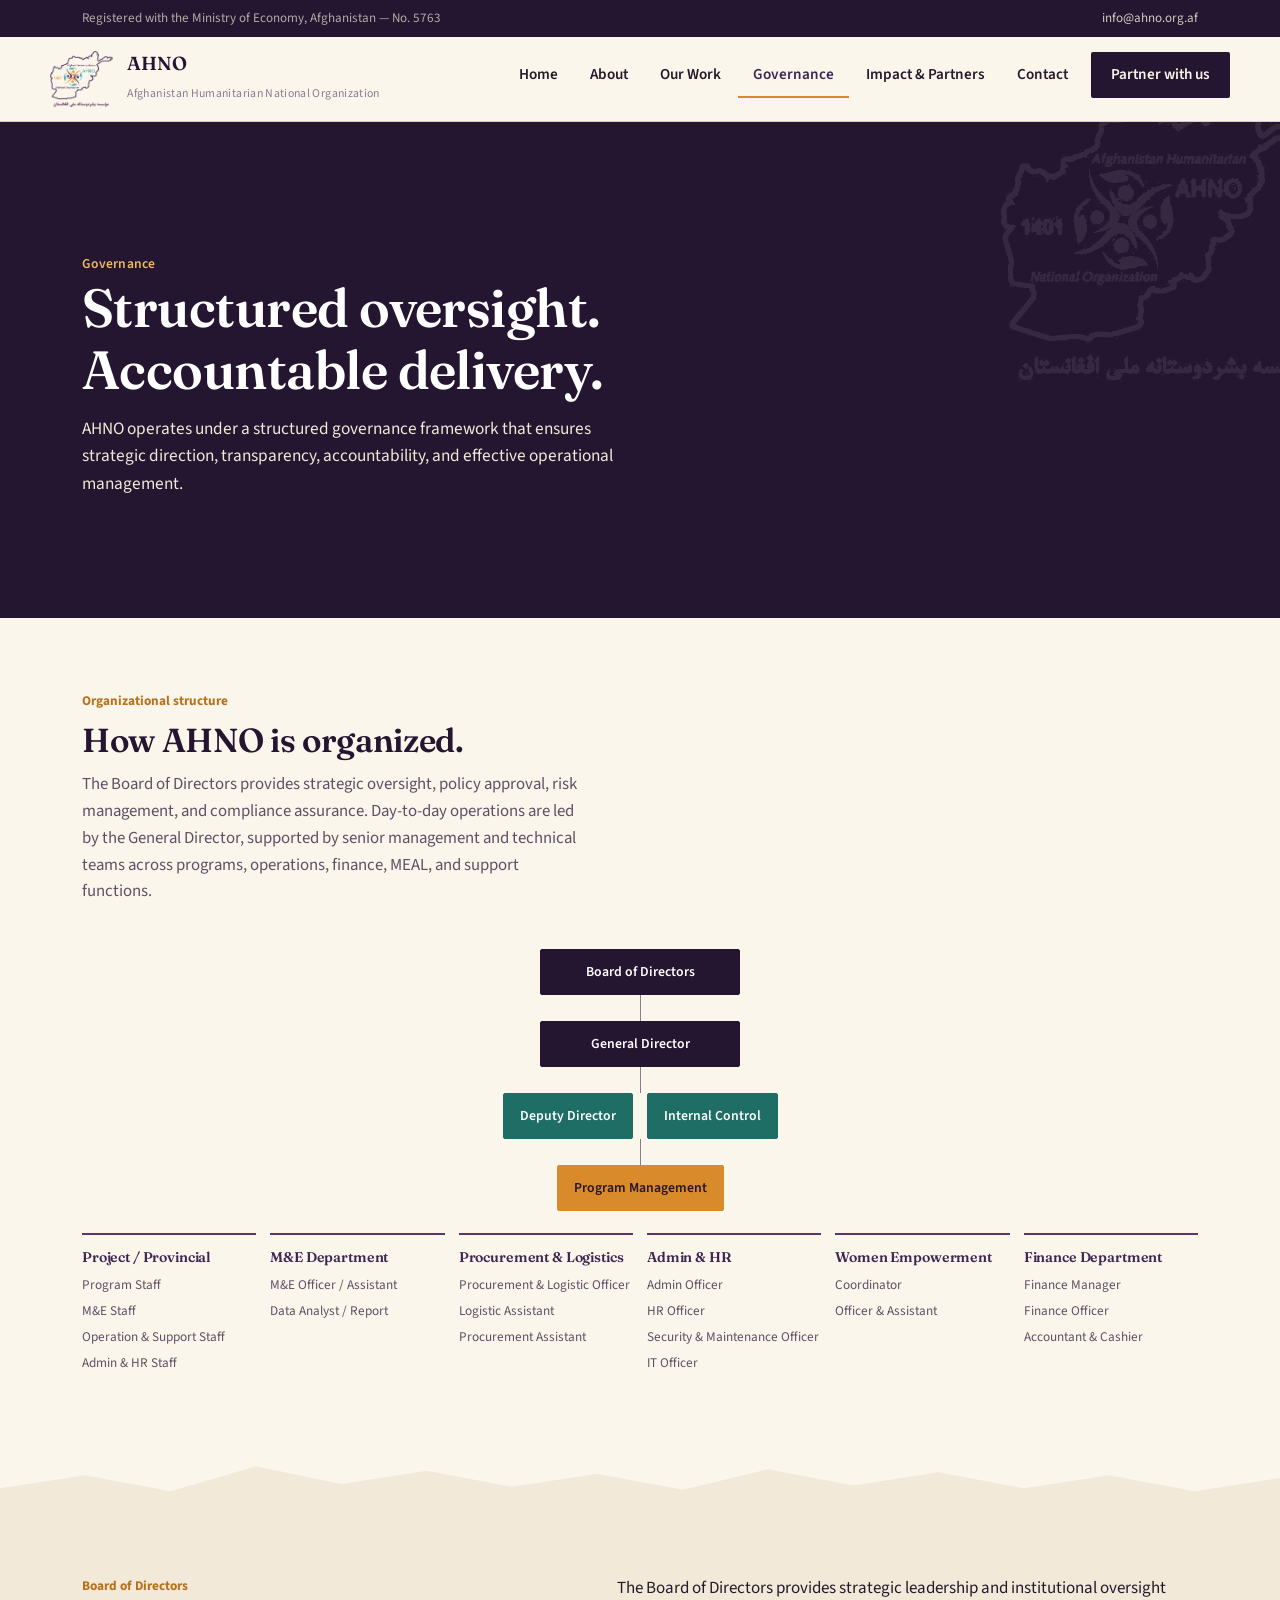
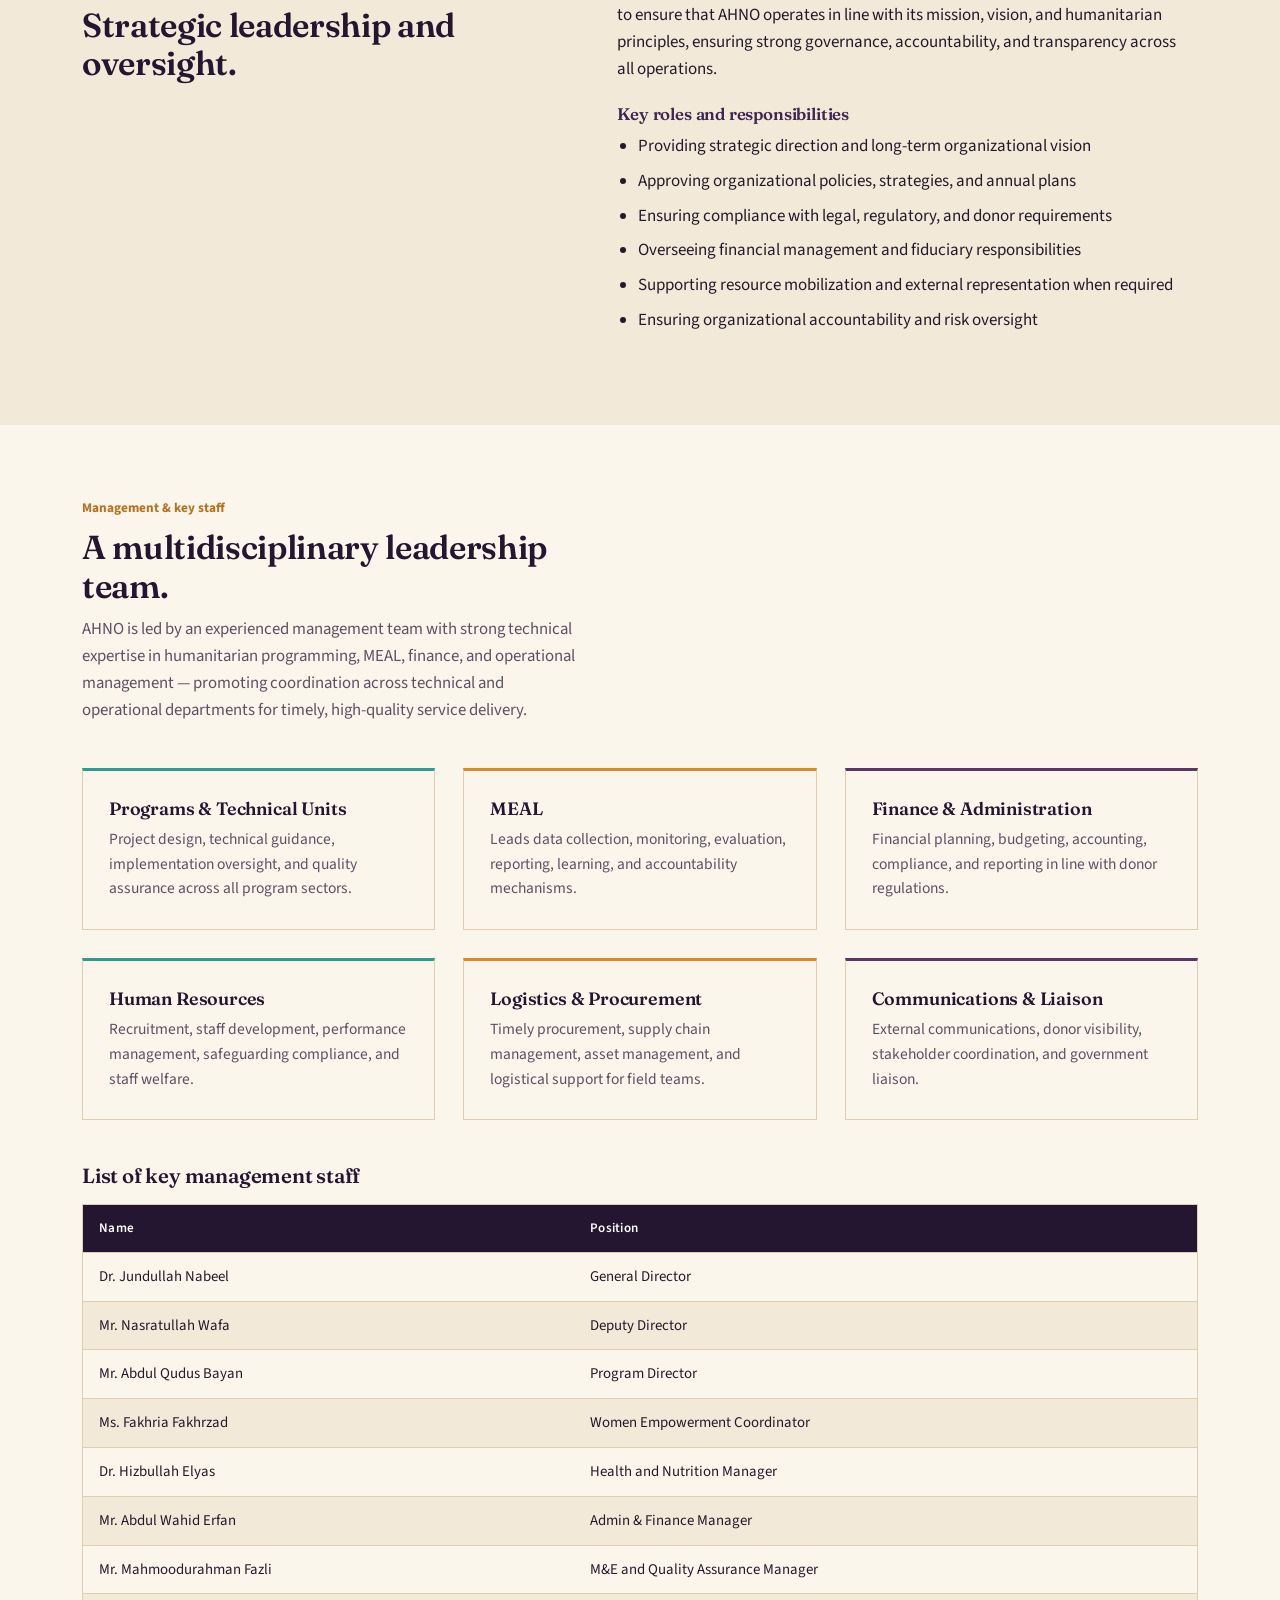
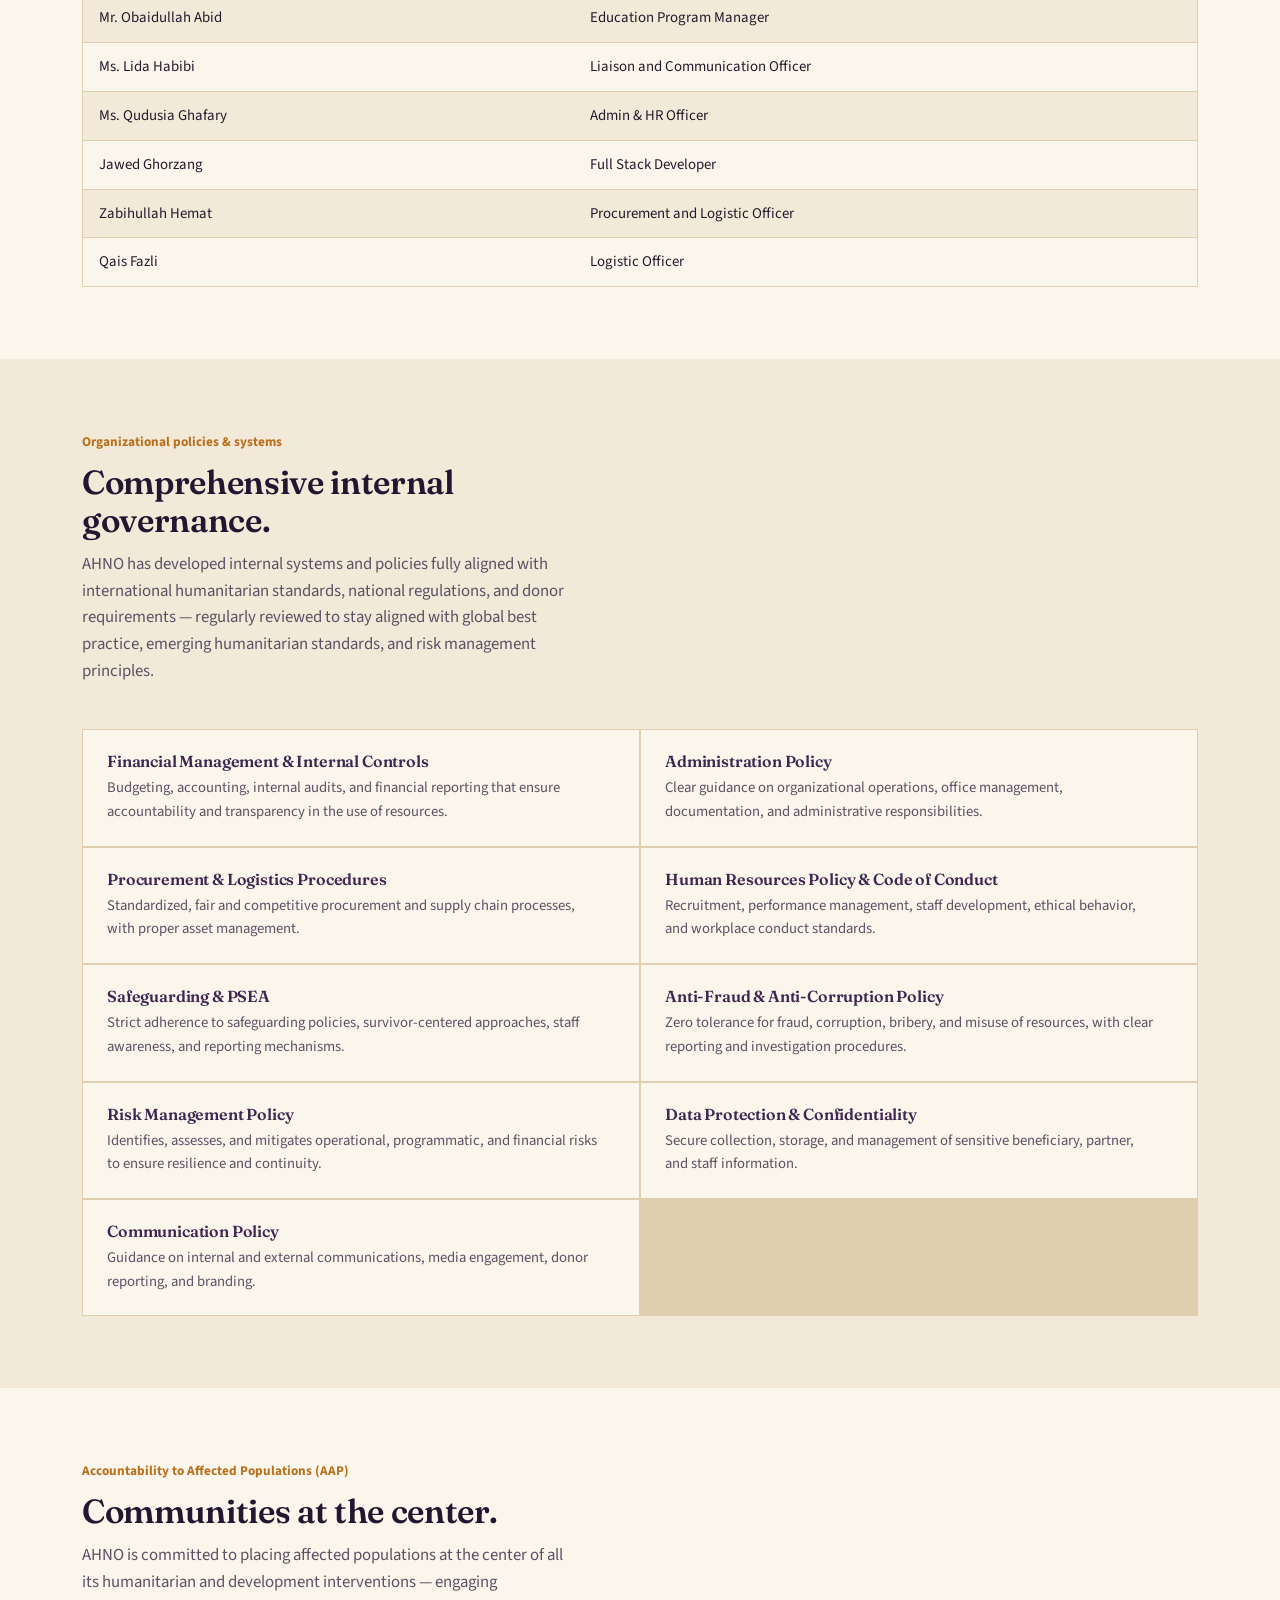
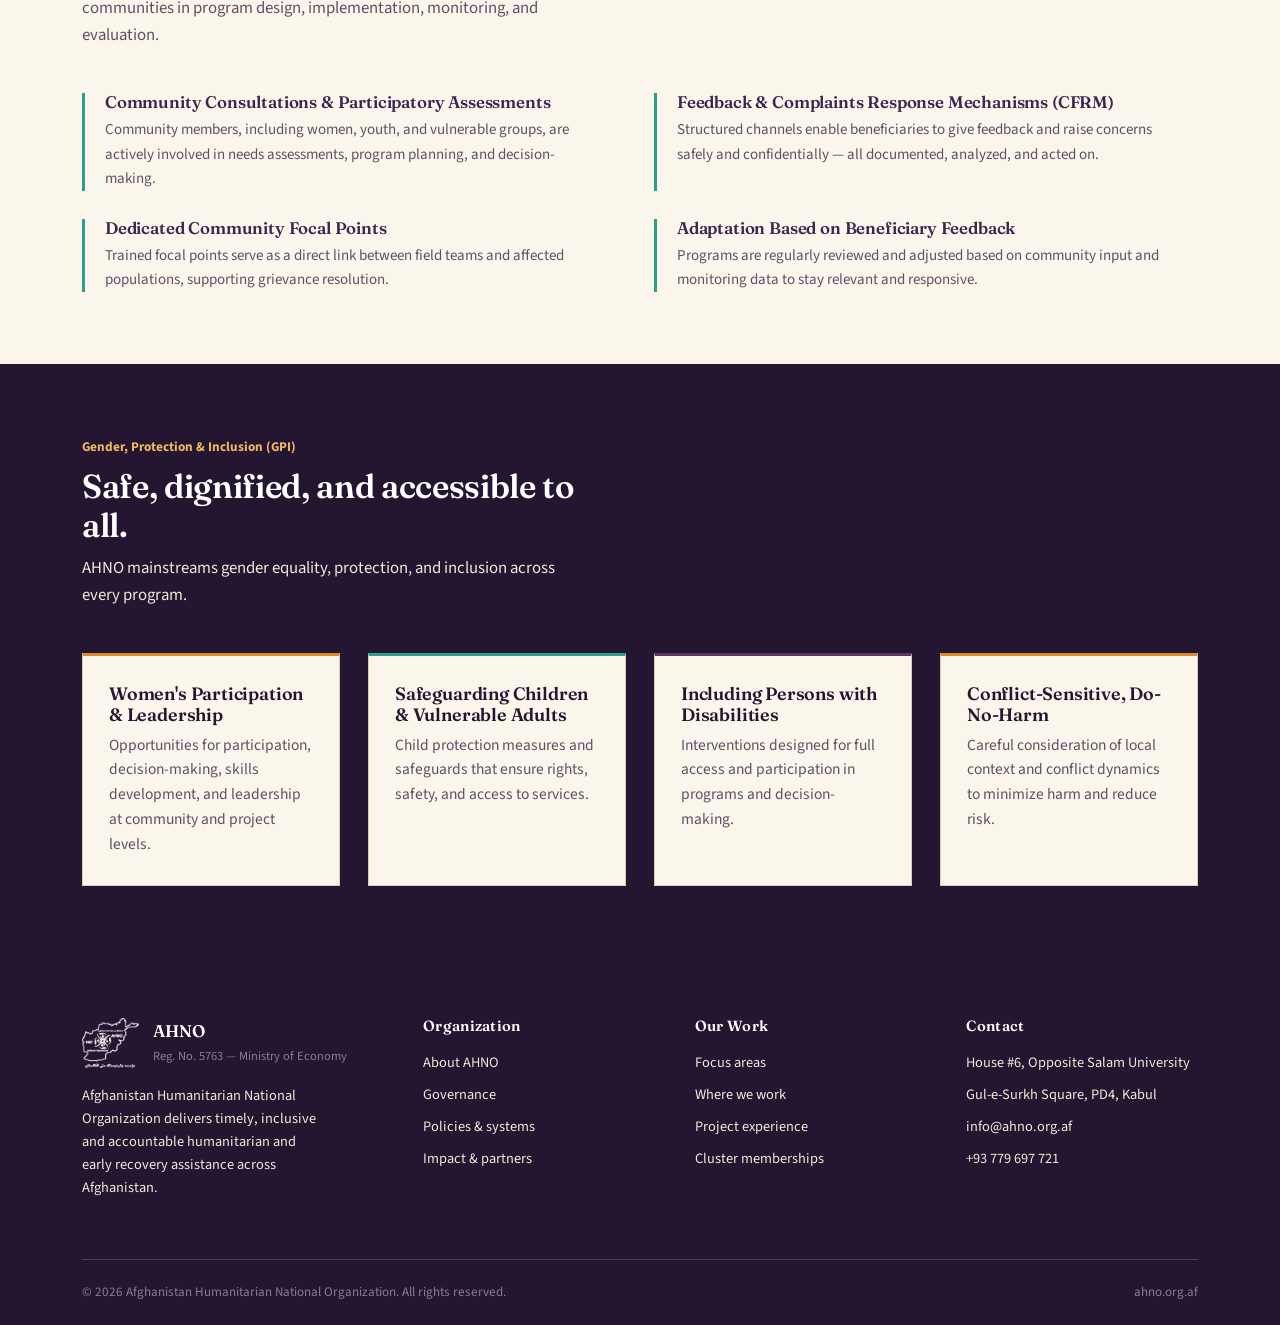
==== commit d15d4f2f: "Update governance.html" ====
--- a/governance.html
+++ b/governance.html
@@ -188,22 +188,22 @@
     <div class="table-wrap">
       <table>
         <thead>
-          <tr><th>Name</th><th>Position</th><th>Mobile</th></tr>
+          <tr><th>Name</th><th>Position</th></tr>
         </thead>
         <tbody>
-          <tr><td>Dr. Jundullah Nabeel</td><td>General Director</td><td>0779 697 721</td></tr>
-          <tr><td>Mr. Nasratullah Wafa</td><td>Deputy Director</td><td>0795 016 579</td></tr>
-          <tr><td>Mr. Abdul Qudus Bayan</td><td>Program Director</td><td>0796 146 345</td></tr>
-          <tr><td>Ms. Fakhria Fakhrzad</td><td>Women Empowerment Coordinator</td><td>0781 530 640</td></tr>
-          <tr><td>Dr. Hizbullah Elyas</td><td>Health and Nutrition Manager</td><td>0790 376 760</td></tr>
-          <tr><td>Mr. Abdul Wahid Erfan</td><td>Admin &amp; Finance Manager</td><td>0798 952 560</td></tr>
-          <tr><td>Mr. Mahmoodurahman Fazli</td><td>M&amp;E and Quality Assurance Manager</td><td>0779 850 562</td></tr>
-          <tr><td>Mr. Obaidullah Abid</td><td>Education Program Manager</td><td>0786 145 020</td></tr>
-          <tr><td>Ms. Lida Habibi</td><td>Liaison and Communication Officer</td><td>079 270 7164</td></tr>
-          <tr><td>Ms. Qudusia Ghafary</td><td>Admin &amp; HR Officer</td><td>0771 417 376</td></tr>
-          <tr><td>Ahmad Jawed Ghorzang</td><td>Web Designing and IT Officer</td><td>0798 315 252</td></tr>
-          <tr><td>Zabihullah Hemat</td><td>Procurement and Logistic Officer</td><td>078 880 5533</td></tr>
-          <tr><td>Qais Fazli</td><td>Logistic Officer</td><td>0767 835 049</td></tr>
+          <tr><td>Dr. Jundullah Nabeel</td><td>General Director</td></tr>
+          <tr><td>Mr. Nasratullah Wafa</td><td>Deputy Director</td></tr>
+          <tr><td>Mr. Abdul Qudus Bayan</td><td>Program Director</td></tr>
+          <tr><td>Ms. Fakhria Fakhrzad</td><td>Women Empowerment Coordinator</td></tr>
+          <tr><td>Dr. Hizbullah Elyas</td><td>Health and Nutrition Manager</td></tr>
+          <tr><td>Mr. Abdul Wahid Erfan</td><td>Admin &amp; Finance Manager</td></tr>
+          <tr><td>Mr. Mahmoodurahman Fazli</td><td>M&amp;E and Quality Assurance Manager</td></tr>
+          <tr><td>Mr. Obaidullah Abid</td><td>Education Program Manager</td></tr>
+          <tr><td>Ms. Lida Habibi</td><td>Liaison and Communication Officer</td></tr>
+          <tr><td>Ms. Qudusia Ghafary</td><td>Admin &amp; HR Officer</td></tr>
+          <tr><td> Jawed Ghorzang</td><td> Full Stack Developer </td></tr>
+          <tr><td>Zabihullah Hemat</td><td>Procurement and Logistic Officer</td></tr>
+          <tr><td>Qais Fazli</td><td>Logistic Officer</td></tr>
         </tbody>
       </table>
     </div>
